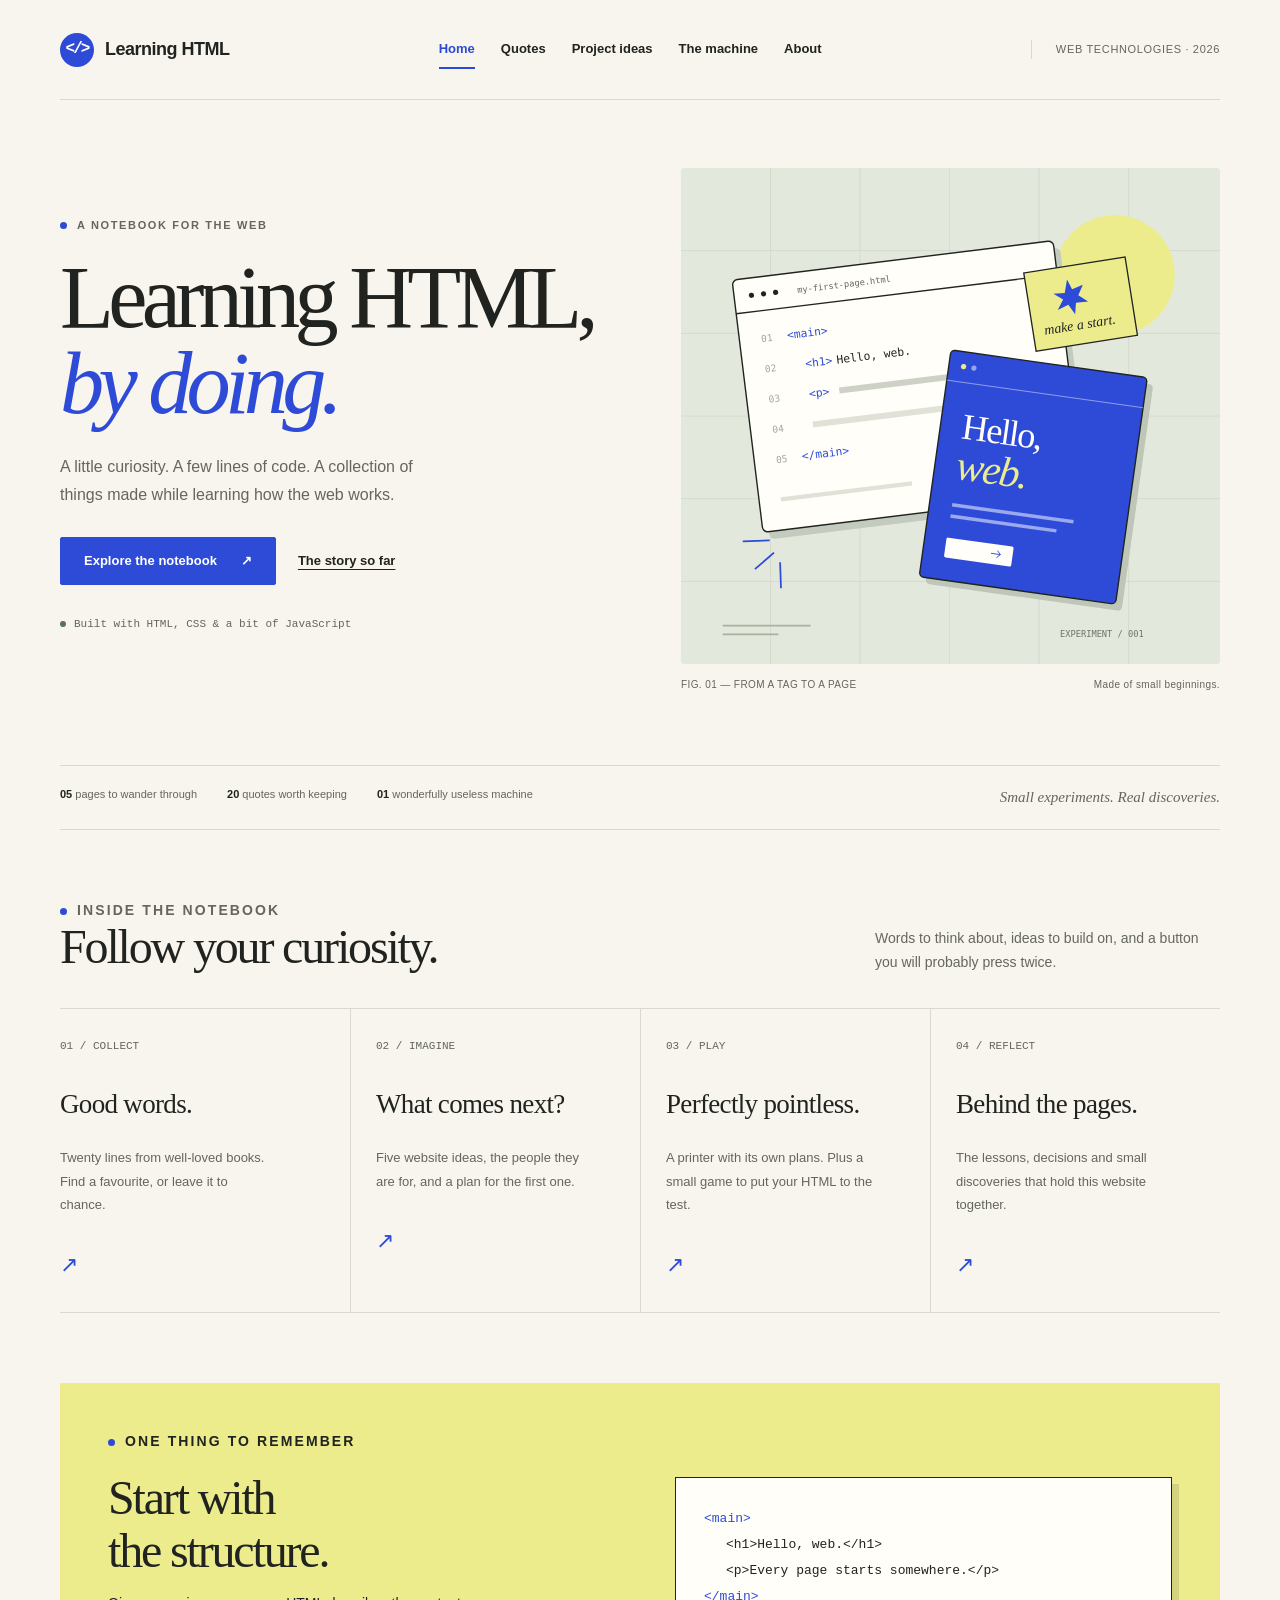
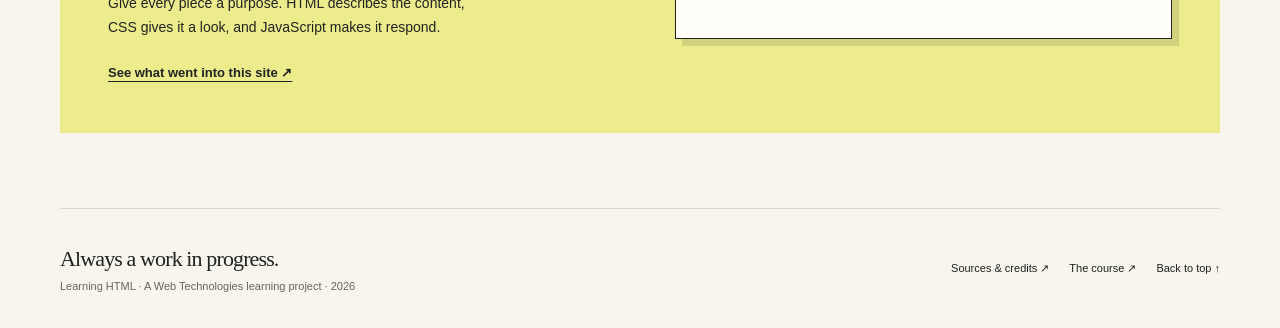
==== index.html @ c80393aa "Update Site source" ====
<!DOCTYPE html>
<html lang="en">
<head>
  <meta charset="UTF-8">
  <meta name="viewport" content="width=device-width, initial-scale=1.0">
  <meta name="description" content="A small, hands-on web notebook: twenty literary quotes, five project ideas, and a delightfully useless machine. Built with HTML, CSS and JavaScript.">
  <title>Learning HTML — A notebook for the web</title>
  <link rel="icon" href="favicon-32.png" type="image/png" sizes="32x32">
  <link rel="apple-touch-icon" href="apple-touch-icon.png" sizes="180x180">
  <link rel="stylesheet" href="style.css">
  <script src="nav.js" defer></script>

  <!-- Social preview -->
  <meta property="og:title" content="Learning HTML — A notebook for the web">
  <meta property="og:description" content="A small, hands-on web notebook: twenty literary quotes, five project ideas, and a delightfully useless machine. Built with HTML, CSS and JavaScript.">
  <meta property="og:type" content="website">
  <meta property="og:url" content="https://learning-html-fieldnotes-1107.fine-rook-2145.chatgpt.site/">
  <meta property="og:image" content="https://learning-html-fieldnotes-1107.fine-rook-2145.chatgpt.site/images/og-image.jpg">
  <meta name="twitter:card" content="summary_large_image">
  <!-- End social preview -->
</head>
<body>
  <a class="skip-link" href="#main">Skip to content</a>
  <header id="site-header"></header>
  <main id="main" class="wrap">
    <section class="home-hero" aria-labelledby="home-title">
      <div>
        <p class="eyebrow">A notebook for the web</p>
        <h1 id="home-title">Learning HTML,<em>by doing.</em></h1>
        <p class="lede">A little curiosity. A few lines of code. A collection of things made while learning how the web works.</p>
        <div class="hero-actions"><a class="button" href="#explore">Explore the notebook <span aria-hidden="true">↗</span></a><a class="text-link" href="about.html">The story so far</a></div>
        <p class="hero-note"><span aria-hidden="true"></span> Built with HTML, CSS &amp; a bit of JavaScript</p>
      </div>
      <figure class="hero-figure">
        <img src="images/hero.svg" alt="An illustrated browser window with HTML code, a yellow idea note and a blue page taking shape." width="620" height="570" fetchpriority="high">
        <figcaption><span>FIG. 01 — FROM A TAG TO A PAGE</span><span>Made of small beginnings.</span></figcaption>
      </figure>
    </section>
    <div class="site-strip"><span><strong>05</strong> pages to wander through</span><span><strong>20</strong> quotes worth keeping</span><span><strong>01</strong> wonderfully useless machine</span><span class="strip-note">Small experiments. Real discoveries.</span></div>
    <section class="section-space" id="explore" aria-labelledby="explore-title">
      <div class="section-head"><div><p class="eyebrow">Inside the notebook</p><h2 id="explore-title">Follow your curiosity.</h2></div><p>Words to think about, ideas to build on, and a button you will probably press twice.</p></div>
      <div class="explore-grid">
        <a class="explore-item" href="quotes.html"><span class="explore-number">01 / COLLECT</span><h3>Good words.</h3><p>Twenty lines from well-loved books. Find a favourite, or leave it to chance.</p><span class="explore-arrow" aria-hidden="true">↗</span><span class="sr-only"> Explore quotes</span></a>
        <a class="explore-item" href="project.html"><span class="explore-number">02 / IMAGINE</span><h3>What comes next?</h3><p>Five website ideas, the people they are for, and a plan for the first one.</p><span class="explore-arrow" aria-hidden="true">↗</span><span class="sr-only"> Explore project ideas</span></a>
        <a class="explore-item" href="machine.html"><span class="explore-number">03 / PLAY</span><h3>Perfectly pointless.</h3><p>A printer with its own plans. Plus a small game to put your HTML to the test.</p><span class="explore-arrow" aria-hidden="true">↗</span><span class="sr-only"> Try the machine</span></a>
        <a class="explore-item" href="about.html"><span class="explore-number">04 / REFLECT</span><h3>Behind the pages.</h3><p>The lessons, decisions and small discoveries that hold this website together.</p><span class="explore-arrow" aria-hidden="true">↗</span><span class="sr-only"> Read about the project</span></a>
      </div>
    </section>
    <section class="principle" aria-labelledby="principle-title">
      <div><p class="eyebrow">One thing to remember</p><h2 id="principle-title">Start with<br>the structure.</h2><p>Give every piece a purpose. HTML describes the content, CSS gives it a look, and JavaScript makes it respond.</p><a class="text-link" href="about.html#lessons">See what went into this site ↗</a></div>
      <div class="code-sample" aria-label="A simple semantic HTML page structure"><code>&lt;main&gt;</code><div class="code-indent">&lt;h1&gt;Hello, web.&lt;/h1&gt;<br>&lt;p&gt;Every page starts somewhere.&lt;/p&gt;</div><code>&lt;/main&gt;</code></div>
    </section>
  </main>
  <footer id="site-footer"></footer>
  <noscript><p class="wrap fragment-error">JavaScript is needed for the shared navigation and interactive exercises. You can still explore the <a href="quotes.html">quotes</a>, <a href="project.html">project ideas</a>, <a href="machine.html">machine</a> and <a href="about.html">about page</a>.</p></noscript>
</body>
</html>
---- style.css ----
/* One shared stylesheet: the content stays in HTML, presentation stays here. */
:root{--paper:#f7f5ed;--ink:#20231f;--blue:#2d4bd7;--yellow:#ecec8d;--muted:#64665f;--line:#d9d9ce;--white:#fffef9;--serif:Georgia,'Times New Roman',serif;--sans:'Segoe UI',Arial,sans-serif;--radius:4px}
*{box-sizing:border-box}html{scroll-behavior:smooth;scroll-padding-top:30px}body{margin:0;background:var(--paper);color:var(--ink);font-family:var(--sans);font-size:16px;line-height:1.65}img,svg{max-width:100%;height:auto}a{color:inherit;text-underline-offset:4px}a:hover{color:var(--blue)}button,input,select,textarea{font:inherit}button,a,input,select,textarea,summary{-webkit-tap-highlight-color:transparent}button{cursor:pointer}button:disabled{cursor:wait;opacity:.65}a:focus-visible,button:focus-visible,input:focus-visible,select:focus-visible,textarea:focus-visible,summary:focus-visible{outline:3px solid var(--blue);outline-offset:5px}::selection{background:var(--yellow);color:var(--ink)}[hidden]{display:none!important}
.wrap{width:min(1160px,calc(100% - 80px));margin-inline:auto}.skip-link{position:fixed;top:-100px;left:16px;z-index:50;background:var(--ink);color:white;padding:12px 20px}.skip-link:focus{top:12px}.sr-only{position:absolute;width:1px;height:1px;overflow:hidden;clip:rect(0,0,0,0);white-space:nowrap}
#site-header{min-height:100px}.site-nav{min-height:100px;display:flex;align-items:center;justify-content:space-between;gap:25px;border-bottom:1px solid var(--line)}.brand{display:flex;gap:11px;align-items:center;font-size:18px;font-weight:700;letter-spacing:-.5px;text-decoration:none;white-space:nowrap}.brand-mark{display:grid;place-items:center;width:34px;height:34px;background:var(--blue);color:white;font-family:monospace;font-weight:700;font-size:16px;letter-spacing:-2px;border-radius:50%}.nav-links{display:flex;gap:26px;align-items:center;list-style:none;padding:0;margin:0;font-size:13px;font-weight:600}.nav-links a{text-decoration:none;display:block;padding:8px 0;border-bottom:2px solid transparent}.nav-links a[aria-current=page]{color:var(--blue);border-color:var(--blue)}.nav-toggle{display:none;border:1px solid var(--ink);background:transparent;padding:8px 13px}.nav-course{font-size:11px;letter-spacing:.06em;color:var(--muted);padding-left:24px;border-left:1px solid var(--line)}
.eyebrow{text-transform:uppercase;font-size:11px;letter-spacing:.15em;font-weight:700;line-height:1.5;color:var(--muted);margin:0 0 20px}.eyebrow::before{content:'';display:inline-block;width:7px;height:7px;background:var(--blue);margin-right:10px;border-radius:50%}h1,h2,h3,p{margin-top:0}h1,h2,h3{line-height:1.1;letter-spacing:-.045em;font-weight:400}h1,h2{font-family:var(--serif)}h2{font-size:clamp(32px,4vw,48px)}h3{font-size:22px;font-weight:600;letter-spacing:-.025em}.lede{font-size:18px;line-height:1.75;color:var(--muted);max-width:610px}.button{display:inline-flex;align-items:center;justify-content:center;gap:24px;min-height:48px;padding:12px 23px;background:var(--blue);border:1px solid var(--blue);color:#fff;text-decoration:none;font-size:13px;font-weight:600;border-radius:2px;transition:background .2s,transform .2s}.button:hover{background:#2039aa;color:white;transform:translateY(-2px)}.button-outline{background:transparent;color:var(--ink);border-color:var(--line)}.button-outline:hover{background:var(--ink);border-color:var(--ink);color:white}.text-link{font-size:13px;font-weight:600}.tag{display:inline-block;font-size:10px;text-transform:uppercase;letter-spacing:.09em;line-height:1.4;padding:6px 10px;border:1px solid var(--line);border-radius:20px}.section-head{display:flex;gap:25px;justify-content:space-between;align-items:end;margin-bottom:34px}.section-head h2{margin-bottom:0}.section-head p{max-width:345px;font-size:14px;color:var(--muted);margin-bottom:0}.page-intro{padding-top:68px;padding-bottom:40px}.page-title{font-size:clamp(48px,7vw,80px);max-width:850px;margin-bottom:24px}.page-title em{font-weight:400;color:var(--blue)}.page-intro .lede{margin-bottom:0}.section-space{padding-block:70px}.rule-top{border-top:1px solid var(--line)}
.home-hero{display:grid;grid-template-columns:1.05fr 1fr;gap:55px;align-items:center;padding-block:68px 72px}.home-hero h1{font-size:clamp(58px,6.9vw,94px);line-height:.98;letter-spacing:-.065em;margin-bottom:26px}.home-hero h1 em{display:block;font-weight:400;color:var(--blue)}.home-hero .lede{max-width:380px;font-size:16px;margin-bottom:28px}.hero-actions{display:flex;gap:22px;align-items:center;flex-wrap:wrap}.hero-figure{margin:0;position:relative}.hero-figure img{display:block;width:100%;border-radius:3px}.hero-figure figcaption{display:flex;justify-content:space-between;margin-top:13px;font-size:10px;letter-spacing:.04em;color:var(--muted)}.hero-note{display:inline-flex;gap:8px;align-items:center;font-family:monospace;font-size:11px;margin-top:30px;color:var(--muted)}.hero-note span{width:6px;height:6px;border-radius:50%;background:#5a7258}.site-strip{border-block:1px solid var(--line);display:flex;gap:30px;justify-content:space-between;padding-block:19px;font-size:11px;color:var(--muted)}.site-strip span strong{font-weight:600;color:var(--ink)}.site-strip .strip-note{margin-left:auto;font-family:var(--serif);font-size:15px;font-style:italic}
.explore-grid{display:grid;grid-template-columns:repeat(4,1fr);border-top:1px solid var(--line);border-bottom:1px solid var(--line)}.explore-item{padding:28px 23px 29px 0;text-decoration:none;position:relative}.explore-item+.explore-item{border-left:1px solid var(--line);padding-left:25px}.explore-number{font-family:monospace;color:var(--muted);font-size:11px;display:block;margin-bottom:35px}.explore-item h3{font-family:var(--serif);font-size:27px;font-weight:400}.explore-item p{font-size:13px;line-height:1.8;color:var(--muted);margin-bottom:30px;max-width:215px}.explore-arrow{font-size:22px;color:var(--blue);display:inline-block;transition:transform .2s}.explore-item:hover .explore-arrow{transform:translateX(6px)}.explore-item:hover h3{color:var(--blue)}
.principle{display:grid;grid-template-columns:1fr 1fr;background:var(--yellow);padding:48px;gap:70px;align-items:center;margin-bottom:75px}.principle .eyebrow{color:var(--ink)}.principle h2{max-width:380px;margin-bottom:15px}.principle p{font-size:14px;max-width:380px;margin-bottom:20px}.code-sample{background:var(--white);border:1px solid var(--ink);box-shadow:7px 7px 0 rgb(32 35 31 / .12);font-family:monospace;font-size:13px;padding:28px;line-height:2}.code-sample code{color:var(--blue)}.code-sample .code-indent{padding-left:22px;color:var(--ink)}
.site-footer{border-top:1px solid var(--line);padding-block:32px;display:flex;gap:25px;justify-content:space-between;align-items:center}.footer-title{font-family:var(--serif);font-size:22px;letter-spacing:-.04em}.site-footer p{margin:0;font-size:11px;color:var(--muted)}.footer-links{display:flex;gap:20px;font-size:11px}.footer-links a{text-decoration:none}.fragment-error{padding:15px;background:var(--yellow);font-size:13px}
.idea-list{list-style:none;margin:0;padding:0;border-top:1px solid var(--line)}.idea-list>li{display:grid;grid-template-columns:55px 1fr 100px;gap:25px;padding:30px 0;border-bottom:1px solid var(--line)}.idea-list h3{font-family:var(--serif);font-size:30px;margin-bottom:10px}.idea-list p{max-width:660px;color:var(--muted);font-size:14px;margin-bottom:12px}.idea-no{color:var(--blue);font-family:monospace;font-size:12px}.idea-list .tag{justify-self:end;align-self:start}.two-col{display:grid;grid-template-columns:1fr 1fr;gap:70px}.audiences{margin:0}.audiences dt{font-weight:600;font-size:14px}.audiences dd{margin:4px 0 22px;color:var(--muted);font-size:14px}.build-steps{padding-left:24px;color:var(--muted);font-size:14px}.build-steps li{padding-left:8px;margin-bottom:15px}.chosen-project{background:#e4e8f5;padding:40px}.chosen-project h2{margin-bottom:16px}.chosen-project p{font-size:14px;color:#454d64}.page-plan{list-style:none;display:grid;grid-template-columns:1fr 1fr;gap:12px;padding:0;margin:24px 0 0}.page-plan li{border-top:1px solid #bcc4dd;padding-top:10px;font-size:13px}.page-plan strong{display:block;font-weight:600}.page-plan span{display:block;font-size:12px;color:#59617a}
.about-copy p{color:var(--muted);font-size:15px}.about-copy h2{font-size:34px;margin-top:35px}.about-copy h2:first-child{margin-top:0}.about-aside{border-left:1px solid var(--line);padding-left:35px}.about-aside h2{font-size:28px}.about-aside ul{padding-left:18px;font-size:14px;color:var(--muted)}.about-aside li{margin-bottom:12px}.table-scroll{overflow-x:auto}table{border-collapse:collapse;width:100%;font-size:13px;text-align:left}caption{text-align:left;font-family:var(--serif);font-size:25px;padding:0 0 18px}th,td{border-bottom:1px solid var(--line);padding:14px 12px 14px 0;vertical-align:top}thead th{font-size:10px;letter-spacing:.08em;text-transform:uppercase}tbody th{font-weight:600}td{color:var(--muted)}.form-panel{background:#eeece2;padding:35px}.form-panel h2{font-size:32px}.form-panel p{font-size:14px;color:var(--muted)}label{display:block;font-size:12px;font-weight:600;margin-bottom:7px}input,select,textarea{width:100%;background:var(--white);color:var(--ink);border:1px solid #aaa99f;border-radius:2px;padding:11px 12px;min-height:46px}textarea{resize:vertical}.form-row{display:grid;grid-template-columns:1fr 1fr;gap:18px}.field{margin-bottom:18px}.form-status{margin:16px 0 0;color:var(--ink)!important}.reading-list{padding-left:20px;color:var(--muted);font-size:14px}.reading-list li{margin-bottom:8px}.reading-list a{color:var(--blue)}.notes-box{border-top:1px solid var(--line);margin-top:24px;padding-top:20px;font-size:13px;color:var(--muted)}details{border-block:1px solid var(--line);padding:16px 0}summary{cursor:pointer;font-size:14px;font-weight:600}details p{margin:15px 0 0}
@media(min-width:1600px){.wrap{width:min(1280px,calc(100% - 140px))}.home-hero{gap:85px;padding-block:80px}.home-hero h1{font-size:108px}}
@media(max-width:960px){.nav-course{display:none}.nav-links{gap:18px}.home-hero{gap:30px}.home-hero h1{font-size:64px}.explore-grid{grid-template-columns:1fr 1fr}.explore-item:nth-child(3){border-left:0;padding-left:0;border-top:1px solid var(--line)}.explore-item:nth-child(4){border-top:1px solid var(--line)}.principle{gap:30px;padding:35px}.two-col{gap:35px}}
@media(max-width:700px){.wrap{width:calc(100% - 40px)}#site-header{min-height:80px}.site-nav{min-height:80px;flex-wrap:wrap;gap:0;position:relative}.brand{font-size:17px}.brand-mark{width:31px;height:31px}.nav-toggle{display:block;font-size:12px;min-height:42px}.nav-links{display:none;width:100%;flex-direction:column;align-items:stretch;gap:0;padding:10px 0 16px}.nav-links.is-open{display:flex}.nav-links a{padding:10px 3px}.nav-links a[aria-current=page]{border-color:transparent}.home-hero{grid-template-columns:1fr;gap:40px;padding-block:43px 32px}.home-hero h1{font-size:68px;max-width:400px}.home-hero .lede{font-size:15px;max-width:350px}.hero-note{margin-top:22px}.hero-figure{max-width:510px;width:100%}.site-strip{gap:12px;flex-wrap:wrap;font-size:10px}.site-strip .strip-note{width:100%;margin-left:0;font-size:14px}.section-space{padding-block:45px}.section-head{display:block;margin-bottom:25px}.section-head p{margin-top:17px}.explore-item{padding:22px 15px 22px 0}.explore-item+.explore-item{padding-left:18px}.explore-item:nth-child(3){padding-left:0}.explore-item h3{font-size:25px}.explore-item p{font-size:12px;margin-bottom:18px}.explore-number{margin-bottom:25px}.principle{grid-template-columns:1fr;padding:26px;gap:20px;margin-bottom:45px}.code-sample{font-size:11px;padding:20px}.site-footer{display:block;padding-block:25px}.footer-links{margin-top:16px;flex-wrap:wrap}.page-intro{padding-top:42px;padding-bottom:28px}.page-title{font-size:52px}.lede{font-size:16px}.two-col{grid-template-columns:1fr;gap:35px}.idea-list>li{grid-template-columns:25px 1fr;gap:15px}.idea-list .tag{grid-column:2;justify-self:start}.idea-list h3{font-size:26px}.chosen-project{padding:27px}.about-aside{border-left:0;border-top:1px solid var(--line);padding:28px 0 0}.form-panel{padding:25px}.form-row{grid-template-columns:1fr;gap:0}.page-plan{gap:16px}.button{min-height:48px}.hero-actions{gap:18px}}
@media(prefers-reduced-motion:reduce){html{scroll-behavior:auto}*,*::before,*::after{animation-duration:.01ms!important;transition-duration:.01ms!important;animation-iteration-count:1!important}}
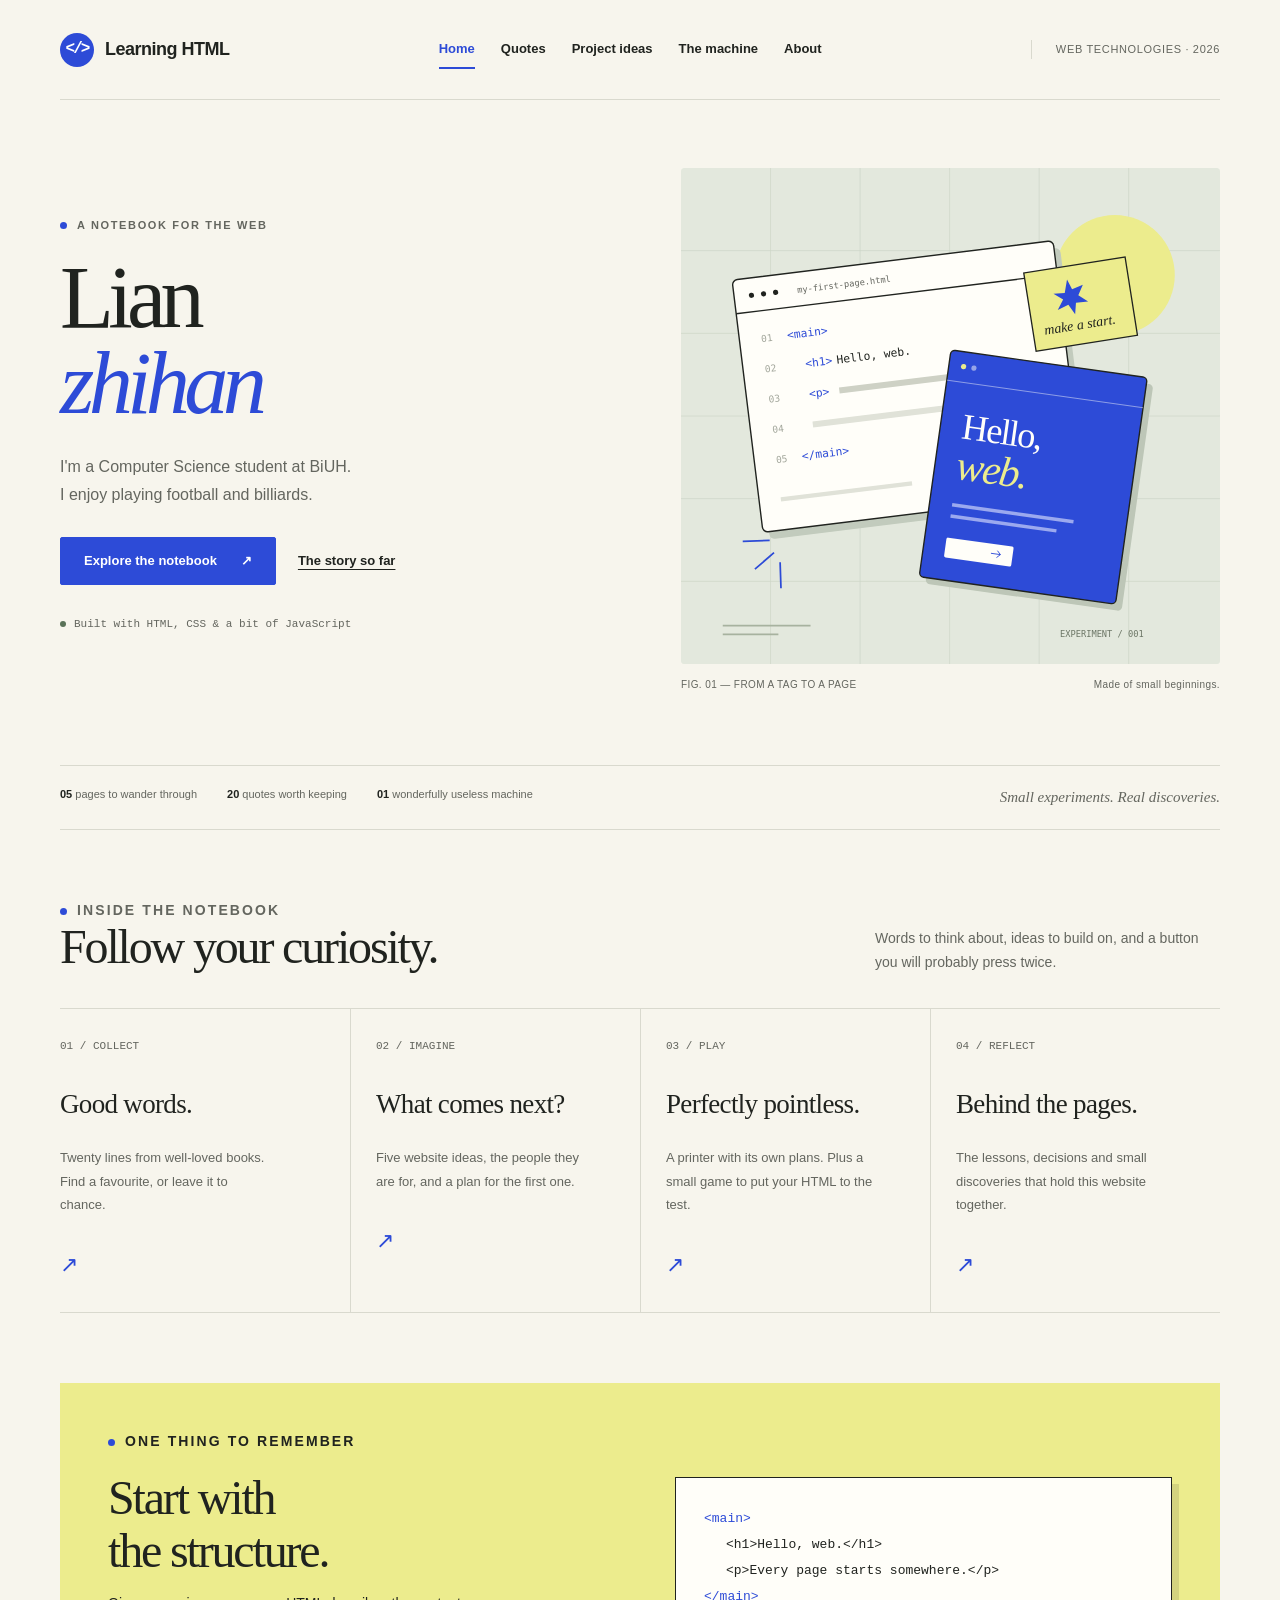
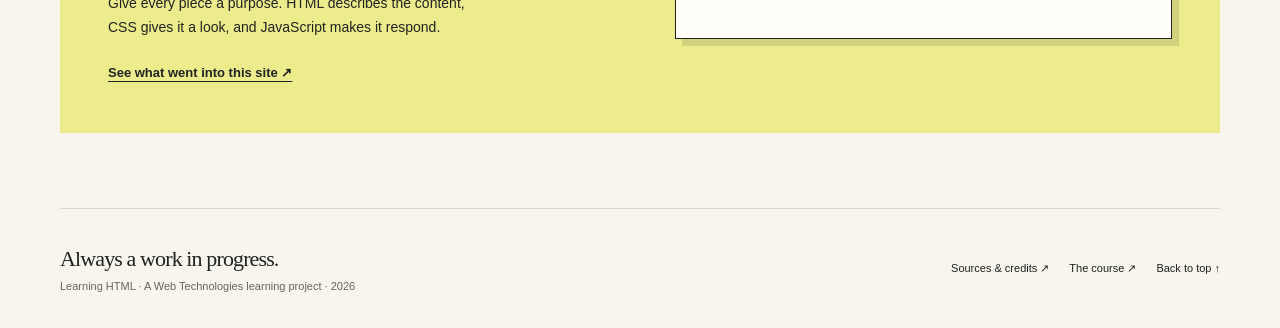
==== commit 39ef221c: "Update Site source" ====
--- a/index.html
+++ b/index.html
@@ -4,14 +4,14 @@
   <meta charset="UTF-8">
   <meta name="viewport" content="width=device-width, initial-scale=1.0">
   <meta name="description" content="A small, hands-on web notebook: twenty literary quotes, five project ideas, and a delightfully useless machine. Built with HTML, CSS and JavaScript.">
-  <title>Learning HTML — A notebook for the web</title>
+  <title>Lian zhihan — Learning HTML</title>
   <link rel="icon" href="favicon-32.png" type="image/png" sizes="32x32">
   <link rel="apple-touch-icon" href="apple-touch-icon.png" sizes="180x180">
   <link rel="stylesheet" href="style.css">
   <script src="nav.js" defer></script>
 
   <!-- Social preview -->
-  <meta property="og:title" content="Learning HTML — A notebook for the web">
+  <meta property="og:title" content="Lian zhihan — Learning HTML">
   <meta property="og:description" content="A small, hands-on web notebook: twenty literary quotes, five project ideas, and a delightfully useless machine. Built with HTML, CSS and JavaScript.">
   <meta property="og:type" content="website">
   <meta property="og:url" content="https://learning-html-fieldnotes-1107.fine-rook-2145.chatgpt.site/">
@@ -26,8 +26,8 @@
     <section class="home-hero" aria-labelledby="home-title">
       <div>
         <p class="eyebrow">A notebook for the web</p>
-        <h1 id="home-title">Learning HTML,<em>by doing.</em></h1>
-        <p class="lede">A little curiosity. A few lines of code. A collection of things made while learning how the web works.</p>
+        <h1 id="home-title">Lian <em>zhihan</em></h1>
+        <p class="lede">I'm a Computer Science student at BiUH.<br>I enjoy playing football and billiards.</p>
         <div class="hero-actions"><a class="button" href="#explore">Explore the notebook <span aria-hidden="true">↗</span></a><a class="text-link" href="about.html">The story so far</a></div>
         <p class="hero-note"><span aria-hidden="true"></span> Built with HTML, CSS &amp; a bit of JavaScript</p>
       </div>
